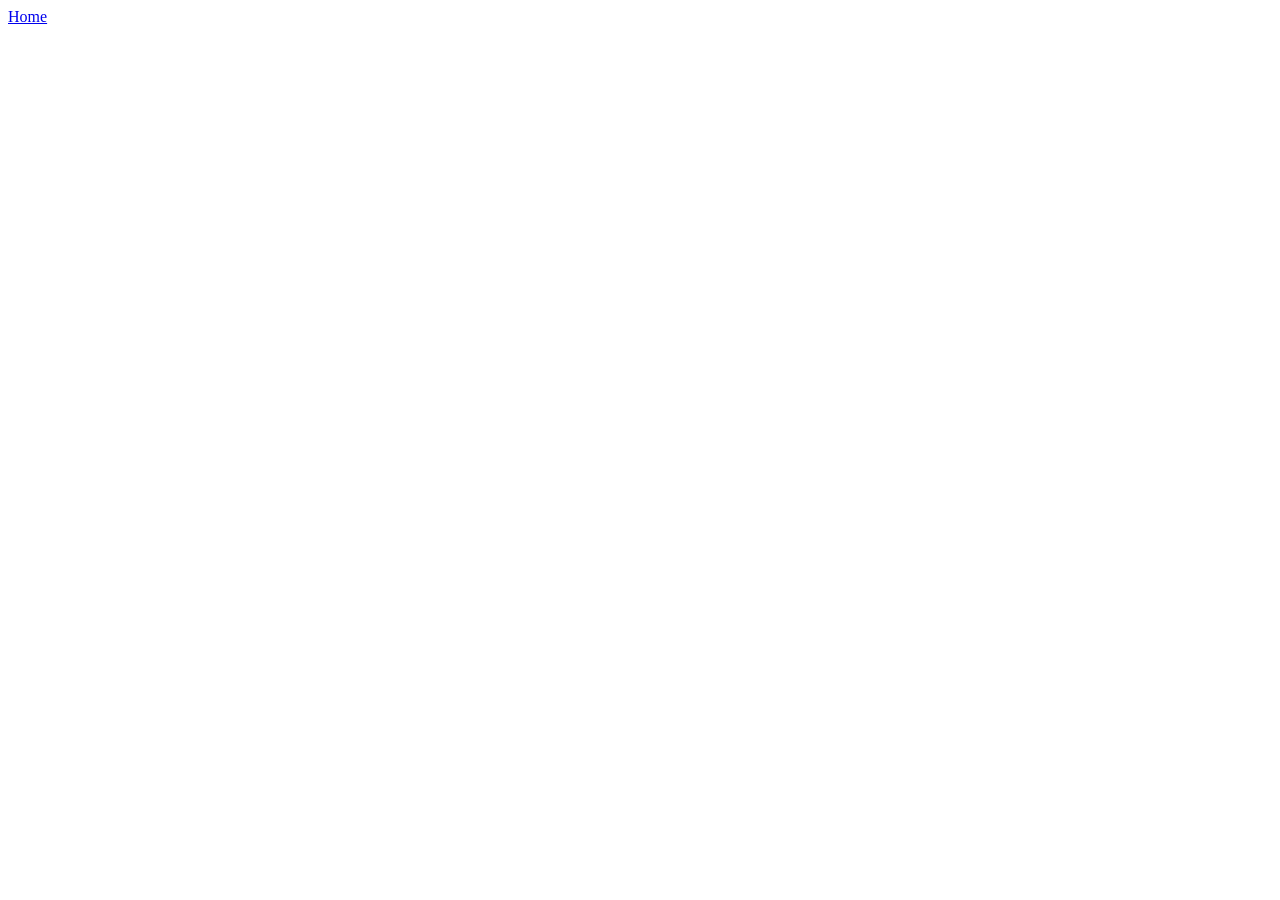
==== assignmnets/Assignemnt 4/index.html @ a7a5a1b5 "Add assignment 4 and lab tasks" ====
<!DOCTYPE html>
<html lang="en">
<head>
    <meta charset="UTF-8">
    <meta name="viewport" content="width=device-width, initial-scale=1.0">
    <title>Document</title>
    <link rel="stylesheet" href="style.css">
</head>
<body>
    <header>
        <nav>
            <a href="#">Home</a>
        </nav>
    </header>
</body>
</html>
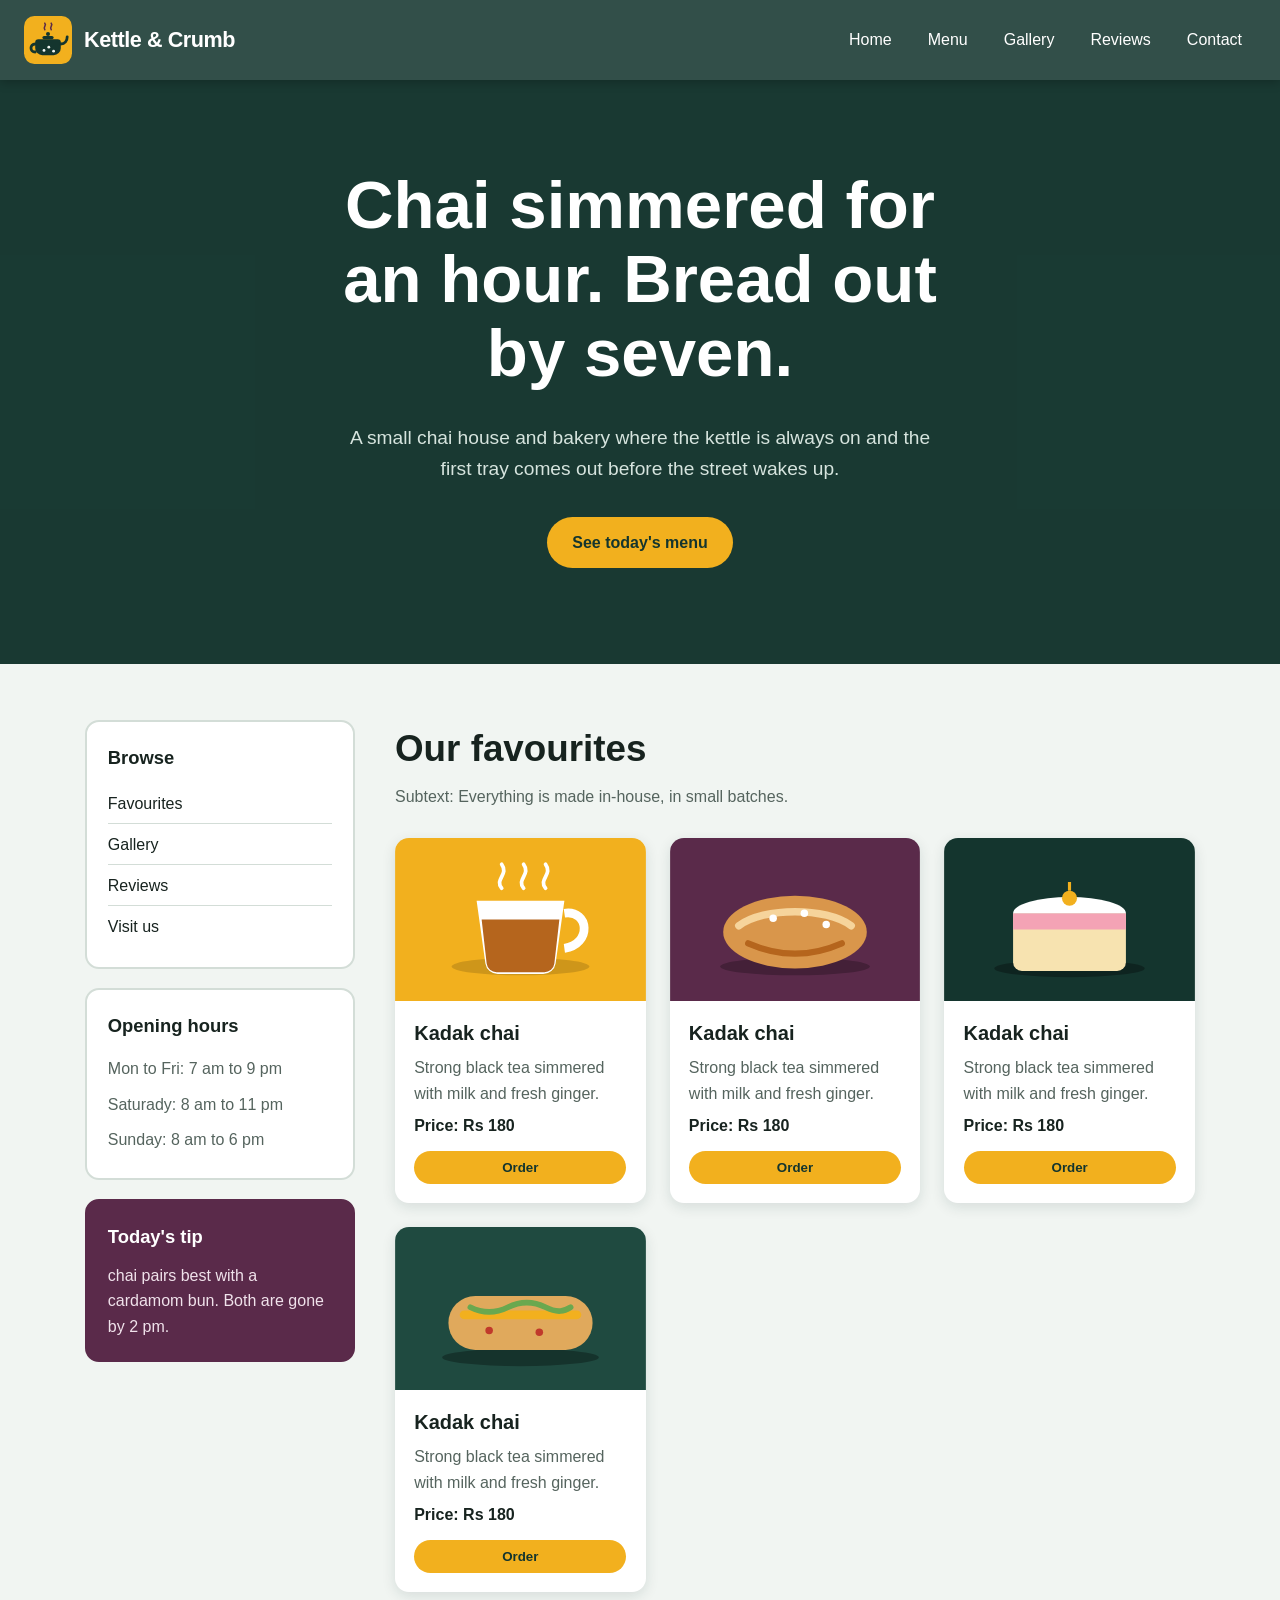
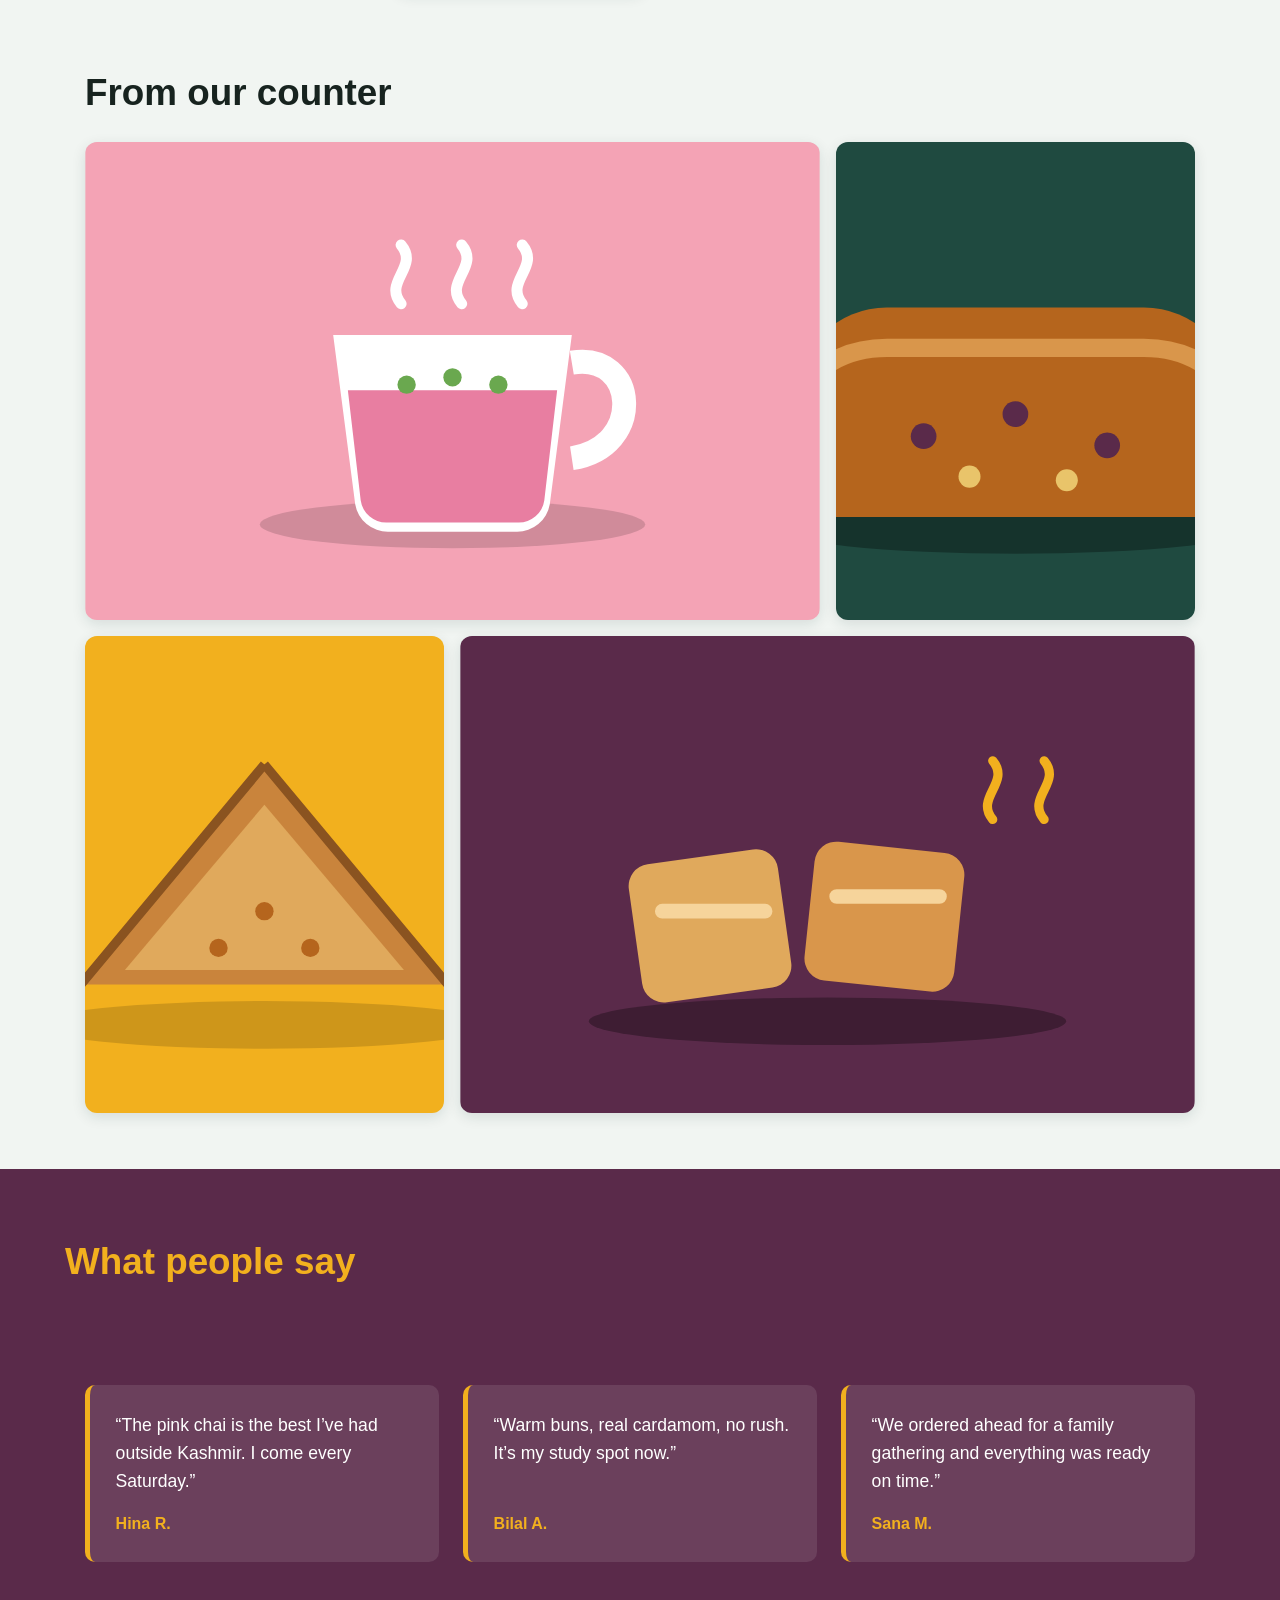
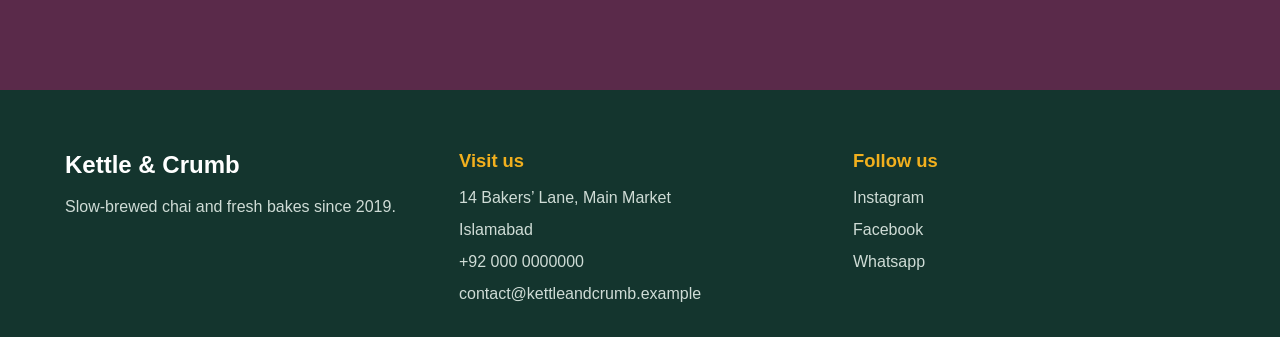
==== commit 8e48a426: "add chai house website" ====
--- a/assignmnets/Assignemnt 4/index.html
+++ b/assignmnets/Assignemnt 4/index.html
@@ -1,16 +1,166 @@
-<!DOCTYPE html>
+<!doctype html>
 <html lang="en">
-<head>
-    <meta charset="UTF-8">
-    <meta name="viewport" content="width=device-width, initial-scale=1.0">
+  <head>
+    <meta charset="UTF-8" />
+    <meta name="viewport" content="width=device-width, initial-scale=1.0" />
     <title>Document</title>
-    <link rel="stylesheet" href="style.css">
-</head>
-<body>
+    <link rel="stylesheet" href="style.css" />
+  </head>
+  <body>
     <header>
-        <nav>
-            <a href="#">Home</a>
-        </nav>
+      <nav>
+        <a class="logo" href="#home">
+          <img src="kettle-crumb-logo.svg" alt="Kettle & Crumb logo" />
+          <span>Kettle &amp; Crumb</span>
+        </a>
+        <div class="links">
+          <ul>
+            <li><a href="#">Home</a></li>
+            <li><a href="#">Menu</a></li>
+            <li><a href="#">Gallery</a></li>
+            <li><a href="#">Reviews</a></li>
+            <li><a href="#">Contact</a></li>
+          </ul>
+        </div>
+      </nav>
     </header>
-</body>
-</html>+
+    <main>
+      <section class="hero" id="home">
+        <h1>Chai simmered for an hour. Bread out by seven.</h1>
+        <p>
+          A small chai house and bakery where the kettle is always on and the
+          first tray comes out before the street wakes up.
+        </p>
+        <a class="btn" href="#menu">See today's menu</a>
+      </section>
+
+      <section>
+        <div class="main-container">
+          <div class="sidebar">
+            <div class="browse">
+              <h1>Browse</h1>
+              <ul>
+                <li>Favourites</li>
+                <li>Gallery</li>
+                <li>Reviews</li>
+                <li>Visit us</li>
+              </ul>
+            </div>
+
+            <div class="hours">
+              <h1>Opening hours</h1>
+              <li>Mon to Fri: 7 am to 9 pm</li>
+              <li>Saturady: 8 am to 11 pm</li>
+              <li>Sunday: 8 am to 6 pm</li>
+            </div>
+
+            <div class="tip">
+              <h1>Today's tip</h1>
+              <p>chai pairs best with a cardamom bun. Both are gone by 2 pm.</p>
+            </div>
+          </div>
+
+          <div class="main-content">
+            <h1>Our favourites</h1>
+            <p>Subtext: Everything is made in-house, in small batches.</p>
+            <div class="cards">
+              <div class="card">
+                <img src="chai.svg" alt="A cup of kadak chai" />
+                <h2>Kadak chai</h2>
+                <p>Strong black tea simmered with milk and fresh ginger.</p>
+                <p>Price: Rs 180</p>
+                <button>Order</button>
+              </div>
+              <div class="card">
+                <img src="bun.svg" alt="A cardamom bun" />
+                <h2>Kadak chai</h2>
+                <p>Strong black tea simmered with milk and fresh ginger.</p>
+                <p>Price: Rs 180</p>
+                <button>Order</button>
+              </div>
+              <div class="card">
+                <img src="cake.svg" alt="A slice of saffron milk cake" />
+                <h2>Kadak chai</h2>
+                <p>Strong black tea simmered with milk and fresh ginger.</p>
+                <p>Price: Rs 180</p>
+                <button>Order</button>
+              </div>
+              <div class="card">
+                <img src="roll.svg" alt="A masala omelette roll" />
+                <h2>Kadak chai</h2>
+                <p>Strong black tea simmered with milk and fresh ginger.</p>
+                <p>Price: Rs 180</p>
+                <button>Order</button>
+              </div>
+            </div>
+          </div>
+        </div>
+      </section>
+
+      <section id="gallery">
+        <div class="gallery">
+          <h1>From our counter</h1>
+          <div class="imgs">
+            <img
+              class="wide"
+              src="gallery-pink-chai.svg"
+              alt="Kashmiri pink chai"
+            />
+            <img src="gallery-loaf.svg" alt="Date and walnut loaf" />
+            <img src="gallery-samosa.svg" alt="Aloo samosa" />
+            <img class="wide" src="gallery-rusk.svg" alt="Butter rusk" />
+          </div>
+        </div>
+      </section>
+
+      <section>
+        <div class="testimonials">
+          <h2>What people say</h2>
+          <div class="reviews">
+            <div class="review">
+              <p>
+                “The pink chai is the best I’ve had outside Kashmir. I come
+                every Saturday.”
+              </p>
+              <h3>Hina R.</h3>
+            </div>
+            <div class="review">
+              <p>
+                “Warm buns, real cardamom, no rush. It’s my study spot now.”
+              </p>
+              <h3>Bilal A.</h3>
+            </div>
+            <div class="review">
+              <p>
+                “We ordered ahead for a family gathering and everything was
+                ready on time.”
+              </p>
+              <h3>Sana M.</h3>
+            </div>
+          </div>
+        </div>
+      </section>
+
+      <footer>
+        <div class="name">
+          <h1>Kettle & Crumb</h1>
+          <p>Slow-brewed chai and fresh bakes since 2019.</p>
+        </div>
+        <div class="visit">
+          <h2>Visit us</h2>
+          <p>14 Bakers’ Lane, Main Market</p>
+          <p>Islamabad</p>
+          <p>+92 000 0000000</p>
+          <p>contact@kettleandcrumb.example</p>
+        </div>
+        <div class="socials">
+          <h2>Follow us</h2>
+          <p>Instagram</p>
+          <p>Facebook</p>
+          <p>Whatsapp</p>
+        </div>
+      </footer>
+    </main>
+  </body>
+</html>
--- a/assignmnets/Assignemnt 4/style.css
+++ b/assignmnets/Assignemnt 4/style.css
@@ -0,0 +1,534 @@
+*{
+    margin: 0;
+    padding: 0;
+    box-sizing: border-box;
+}
+
+body {
+  padding-top: 80px;           
+}
+nav {
+  position: fixed;
+  top: 0;
+  left: 0;
+  right: 0;                    
+  height: 80px;
+  padding: 0 24px;
+  display: flex;
+  align-items: center;          
+  justify-content: space-between; 
+  background-color: #14352edc;
+  box-shadow: 0 2px 10px rgba(0, 0, 0, 0.25);
+  z-index: 100;               
+}
+
+.logo {
+  display: flex;
+  align-items: center;      /* centers the icon and text vertically */
+  gap: 12px;                /* space between icon and name */
+  text-decoration: none;
+  color: #fff;
+}
+
+.logo img {
+  height: 48px;
+  width: auto;
+  display: block;
+}
+
+.logo span {
+  font-size: 1.35rem;
+  font-weight: 800;
+  letter-spacing: -0.02em;
+  white-space: nowrap;      /* keeps the name on one line */
+}
+
+.links ul {
+  display: flex;
+  list-style: none;
+  gap: 8px;
+}
+
+.links a {
+  display: block;
+  padding: 8px 14px;
+  color: #fff;
+  text-decoration: none;
+  font-weight: 500;
+  border-radius: 8px;
+  transition: background 0.2s, color 0.2s;
+}
+
+.links a:hover {
+  background-color: #1f4a40;
+  color: #f2b01e;
+}
+
+.links a.active {
+  color: #f2b01e;
+  box-shadow: inset 0 -3px 0 #f2b01e;   /* underline for the current page */
+}
+
+@media (max-width: 600px) {
+  nav { padding: 0 12px; }
+  .logo img { height: 40px; }
+  .links ul { gap: 0; }
+  .links a { padding: 6px; font-size: 0.8rem; }
+}
+
+.hero {
+  position: relative;          /* lets the badge position itself inside the hero */
+  text-align: center;
+  background: #14352ef9;
+  color: #fff;
+  padding: 5.5rem 1.25rem 6rem;
+}
+
+.hero h1 {
+  font-size: clamp(2.3rem, 6vw, 4.2rem);
+  line-height: 1.1;
+  max-width: 16ch;             /* keeps the heading from stretching too wide */
+  margin: 0 auto 0.5em;        /* auto left/right centers the block */
+}
+
+.hero p {
+  max-width: 55ch;
+  margin: 0 auto 2rem;
+  font-size: 1.2rem;
+  color: #d6e4de;
+}
+
+.btn {
+  display: inline-block;
+  padding: 0.8rem 1.6rem;
+  background: #f2b01e;
+  color: #14352e;
+  font-weight: 600;
+  text-decoration: none;
+  border-radius: 999px;
+  transition: background 0.2s, transform 0.2s;
+}
+
+.btn:hover {
+  background: #ffc44a;
+  transform: translateY(-2px);
+}
+
+
+
+/* Smaller screens */
+@media (max-width: 720px) {
+  .hero { padding: 5rem 1.25rem 4rem; }
+}
+
+
+body {
+  font-family: "Segoe UI", Arial, sans-serif;
+  line-height: 1.6;
+  color: #17231f;
+  background: #f1f5f2;
+}
+
+
+.main-container {
+  max-width: 1150px;
+  margin: 0 auto;
+  padding: 3.5rem 1.25rem;
+  display: grid;
+  grid-template-columns: 270px 1fr;   
+  gap: 2.5rem;
+  align-items: start;                 
+}
+
+
+.sidebar {
+  position: sticky;
+  top: 100px;                         
+  display: grid;
+  gap: 1.2rem;
+}
+
+.browse,
+.hours,
+.tip {
+  background: #fff;
+  border: 2px solid #d3ddd7;
+  border-radius: 14px;
+  padding: 1.3rem;
+}
+
+.sidebar h1 {
+  font-size: 1.15rem;
+  margin-bottom: 0.7rem;
+}
+
+.sidebar ul,
+.sidebar li {
+  list-style: none;                 
+}
+
+.browse li {
+  padding: 0.45rem 0;
+  border-bottom: 1px solid #d3ddd7;
+  cursor: pointer;
+  
+}
+
+.browse li:last-child { border-bottom: none; }
+
+.browse li:hover {
+  color: #5a2a4a;
+  padding-left: 0.4rem;
+}
+
+.hours li {
+  padding: 0.3rem 0;
+  color: #55645e;
+}
+
+.tip {
+  background: #5a2a4a;
+  border-color: #5a2a4a;
+  color: #fff;
+}
+
+.tip p { color: #f0e2eb; }
+
+
+.main-content h1 {
+  font-size: clamp(1.7rem, 4vw, 2.3rem);
+  margin-bottom: 0.3rem;
+}
+/* ---------- Main content text ---------- */
+.main-content > p {
+  color: #55645e;
+  margin-bottom: 1.8rem;
+}
+
+/* ---------- Cards ---------- */
+.cards {
+  display: grid;
+  grid-template-columns: repeat(auto-fit, minmax(230px, 1fr));
+  gap: 1.5rem;
+}
+
+.card {
+  position: relative;
+  display: flex;
+  flex-direction: column;
+  background: #fff;
+  border-radius: 14px;
+  overflow: hidden;
+  box-shadow: 0 4px 14px rgba(20, 53, 46, 0.12);
+  transition: transform 0.25s, box-shadow 0.25s;
+}
+
+.card:hover {
+  transform: translateY(-6px);
+  box-shadow: 0 14px 28px rgba(20, 53, 46, 0.22);
+}
+
+.card img {
+  width: 100%;
+  aspect-ratio: 400 / 260;
+  object-fit: cover;
+  display: block;
+  background: #e3ebe6;
+}
+
+.card h2 {
+  font-size: 1.25rem;
+  padding: 1rem 1.2rem 0;
+}
+
+.card p {
+  padding: 0.4rem 1.2rem 0;
+  color: #55645e;
+}
+
+.card p:nth-of-type(2) {
+  font-weight: 700;
+  color: #17231f;
+  padding-bottom: 0.8rem;
+}
+
+.card button {
+  margin: auto 1.2rem 1.2rem;
+  padding: 0.55rem 1.2rem;
+  background: #f2b01e;
+  color: #14352e;
+  font-weight: 600;
+  border: none;
+  border-radius: 999px;
+  cursor: pointer;
+  transition: background 0.2s;
+}
+
+.card button:hover {
+  background: #ffc44a;
+}
+
+.new {
+  position: absolute;
+  top: 0.8rem;
+  left: 0.8rem;
+  z-index: 1;
+  padding: 0.2rem 0.7rem;
+  background: #5a2a4a;
+  color: #fff;
+  font-size: 0.85rem;
+  font-weight: 600;
+  border-radius: 999px;
+}
+
+/* ---------- Gallery (Grid) ---------- */
+.gallery {
+  max-width: 1150px;
+  margin: 0 auto;
+  padding: 1rem 1.25rem 3.5rem;
+}
+
+.gallery h2 {
+  font-size: clamp(1.7rem, 4vw, 2.3rem);
+  margin-bottom: 1.2rem;
+}
+
+.gallery-grid {
+  display: grid;
+  grid-template-columns: repeat(3, 1fr);
+  gap: 1rem;
+}
+
+.gallery-grid img {
+  width: 100%;
+  height: 100%;
+  aspect-ratio: 400 / 260;
+  object-fit: cover;
+  border-radius: 12px;
+  background: #e3ebe6;
+  transition: transform 0.25s;
+}
+
+.gallery-grid img:hover {
+  transform: scale(1.03);
+}
+
+.gallery-grid .wide {
+  grid-column: span 2;
+}
+
+
+.reviews {
+  background: #5a2a4a;
+  color: #fff;
+  padding: 4rem 1.25rem;
+}
+
+.reviews h2 {
+  max-width: 1150px;
+  margin: 0 auto 1.8rem;
+  font-size: clamp(1.7rem, 4vw, 2.3rem);
+  color: #f2b01e;
+}
+
+.review-row {
+  max-width: 1150px;
+  margin: 0 auto;
+  display: flex;
+  flex-wrap: wrap;
+  gap: 1.5rem;
+}
+
+.review {
+  flex: 1 1 280px;                 
+  padding: 1.6rem;
+  background: rgba(255, 255, 255, 0.1);
+  border-left: 5px solid #f2b01e;
+  border-radius: 10px;
+}
+
+.review p {
+  font-size: 1.1rem;
+  margin-bottom: 0.8rem;
+}
+
+.review strong {
+  color: #f2b01e;
+}
+
+footer {
+  background: #14352e;
+  color: #cfdcd6;
+  padding: 3.5rem 1.25rem 1.5rem;
+}
+
+.footer-cols {
+  max-width: 1150px;
+  margin: 0 auto;
+  display: grid;
+  grid-template-columns: repeat(3, 1fr);
+  gap: 2rem;
+}
+
+footer h3 {
+  color: #fff;
+
+}
+@media (max-width: 900px) {
+  .main-contain { grid-template-columns: 1fr; }   
+  .sidebar { position: static; }                
+}
+
+
+/* Gallery styling */
+.gallery {
+  max-width: 1150px;
+  margin: 0 auto;
+  padding: 1rem 1.25rem 3.5rem;
+}
+
+.gallery h1 {
+  font-size: clamp(1.7rem, 4vw, 2.3rem);
+  margin-bottom: 1.2rem;
+}
+
+.imgs {
+  display: grid;
+  grid-template-columns: repeat(3, 1fr);  
+  gap: 1rem;
+}
+
+.imgs img {
+  width: 100%;
+  height: 100%;
+  aspect-ratio: 400 / 260;
+  object-fit: cover;                
+  display: block;
+  border-radius: 12px;
+  background: #e3ebe6;
+  box-shadow: 0 4px 14px rgba(20, 53, 46, 0.12);
+  transition: transform 0.25s, box-shadow 0.25s;
+}
+
+.imgs img:hover {
+  transform: scale(1.03);
+  box-shadow: 0 14px 28px rgba(20, 53, 46, 0.22);
+}
+
+.imgs .wide {
+  grid-column: span 2;                      
+}
+
+
+@media (max-width: 600px) {
+  .imgs { grid-template-columns: 1fr 1fr; }
+  .imgs .wide { grid-column: span 2; }
+}
+
+
+/* Testimonials styling */
+.testimonials {
+  background: #5a2a4a;                
+  color: #fff;
+  padding: 4rem 1.25rem;
+}
+
+.testimonials h2 {
+  max-width: 1150px;
+  margin: 0 auto 1.8rem;              
+  font-size: clamp(1.7rem, 4vw, 2.3rem);
+  color: #f2b01e;
+}
+
+.reviews {
+  max-width: 1150px;
+  margin: 0 auto;
+  display: flex;
+  flex-wrap: wrap;                
+  gap: 1.5rem;
+}
+
+.review {
+  flex: 1 1 280px;             
+  display: flex;
+  flex-direction: column;
+  justify-content: space-between;      
+  padding: 1.6rem;
+  background: rgba(255, 255, 255, 0.1);
+  border-left: 5px solid #f2b01e;
+  border-radius: 10px;
+  transition: transform 0.25s, background 0.25s;
+}
+
+.review:hover {
+  transform: translateY(-5px);
+  background: rgba(255, 255, 255, 0.16);
+}
+
+.review p {
+  font-size: 1.1rem;
+  line-height: 1.6;
+  margin-bottom: 1rem;
+}
+
+.review h3 {
+  font-size: 1rem;
+  font-weight: 600;
+  color: #f2b01e;
+}
+
+/*  Footer  */
+footer {
+  display: grid;
+  grid-template-columns: repeat(3, 1fr);   /* 3 equal columns */
+  gap: 2rem;
+  max-width: 100%;
+  padding: 3.5rem max(1.25rem, calc((100% - 1150px) / 2)) 1.5rem;
+  background: #14352e;
+  color: #cfdcd6;
+}
+
+footer h1 {
+  font-size: 1.5rem;
+  color: #fff;
+  margin-bottom: 0.6rem;
+}
+
+footer h2 {
+  font-size: 1.15rem;
+  color: #f2b01e;
+  margin-bottom: 0.6rem;
+}
+
+footer p {
+  margin-bottom: 0.4rem;
+}
+
+
+.socials a {
+  display: block;
+  width: fit-content;
+  margin-bottom: 0.4rem;
+  color: #cfdcd6;
+  text-decoration: none;
+  transition: color 0.2s, padding-left 0.2s;
+}
+
+.socials a:hover {
+  color: #f2b01e;
+  padding-left: 0.4rem;
+}
+
+
+.copyright {
+  grid-column: 1 / -1;
+  margin-top: 1.5rem;
+  padding-top: 1.2rem;
+  border-top: 1px solid rgba(255, 255, 255, 0.18);
+  font-size: 0.95rem;
+}
+
+
+@media (max-width: 900px) {
+  footer { grid-template-columns: 1fr; }
+}
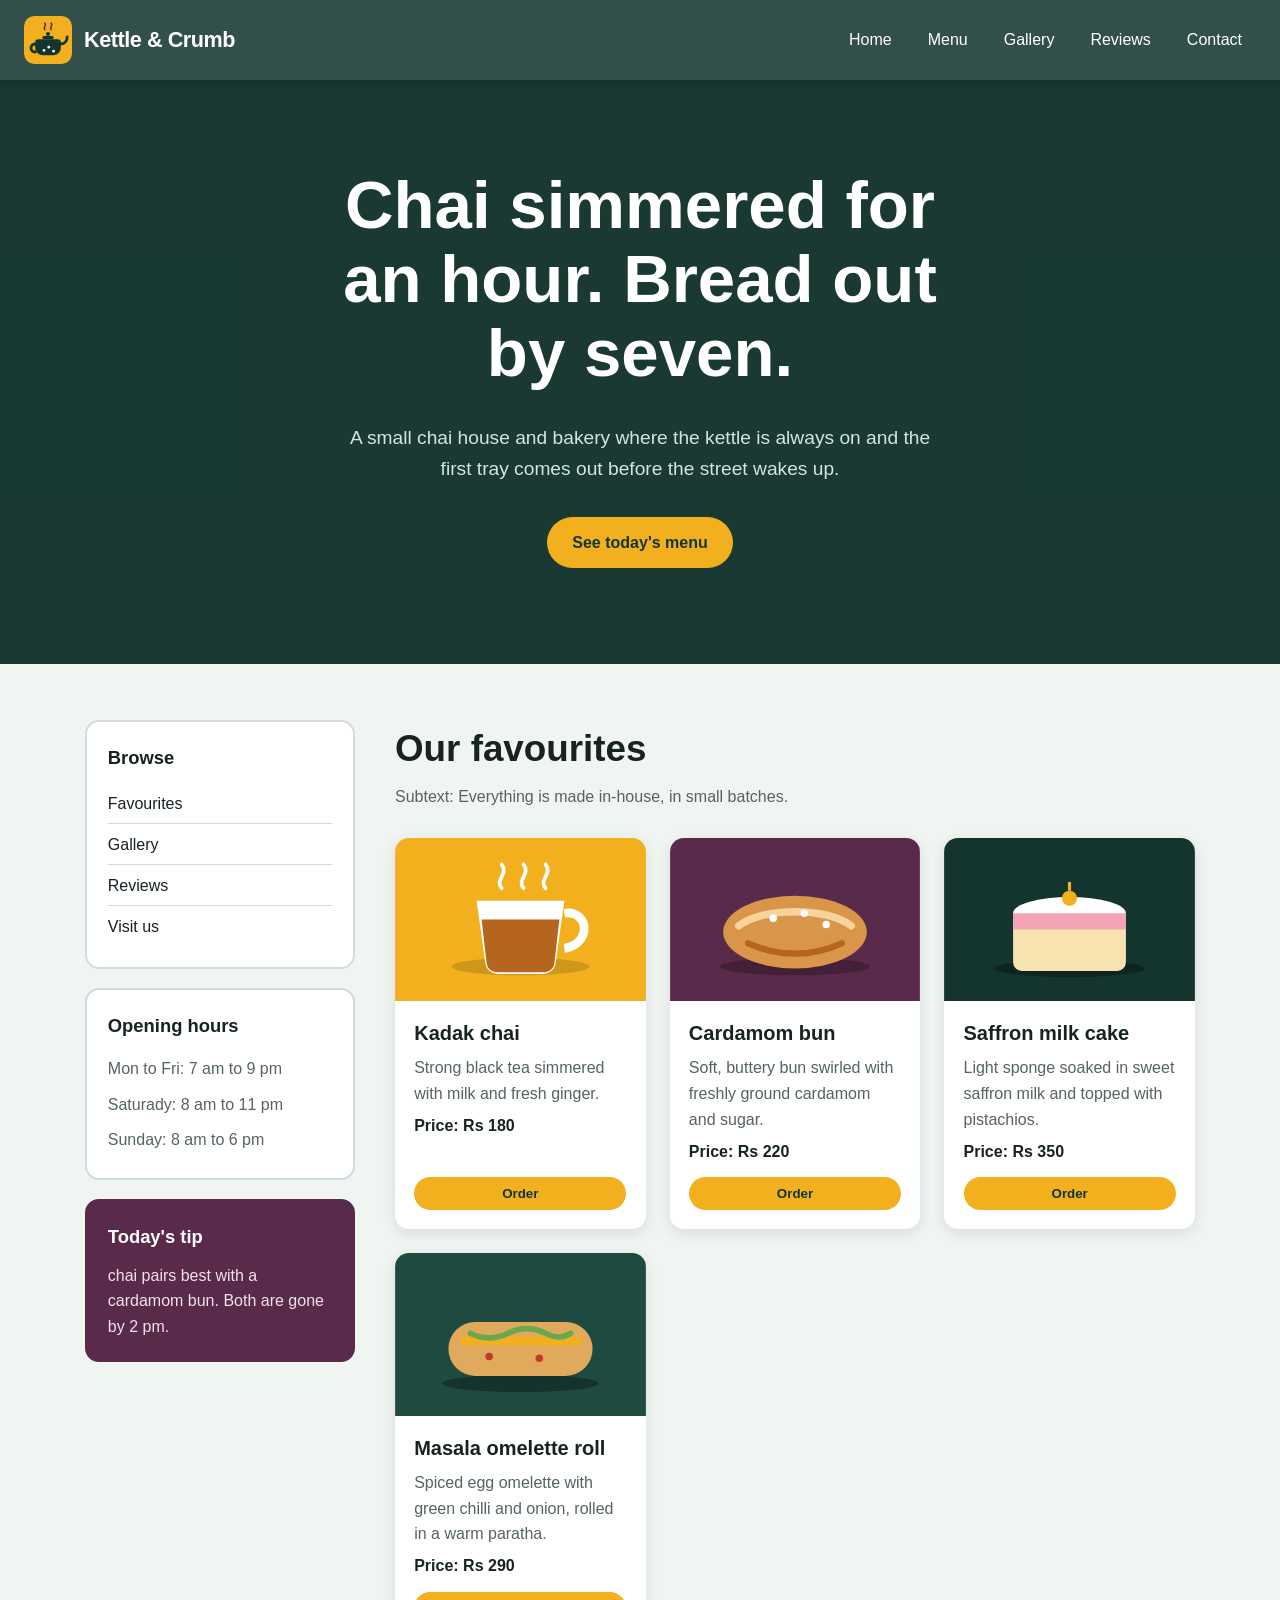
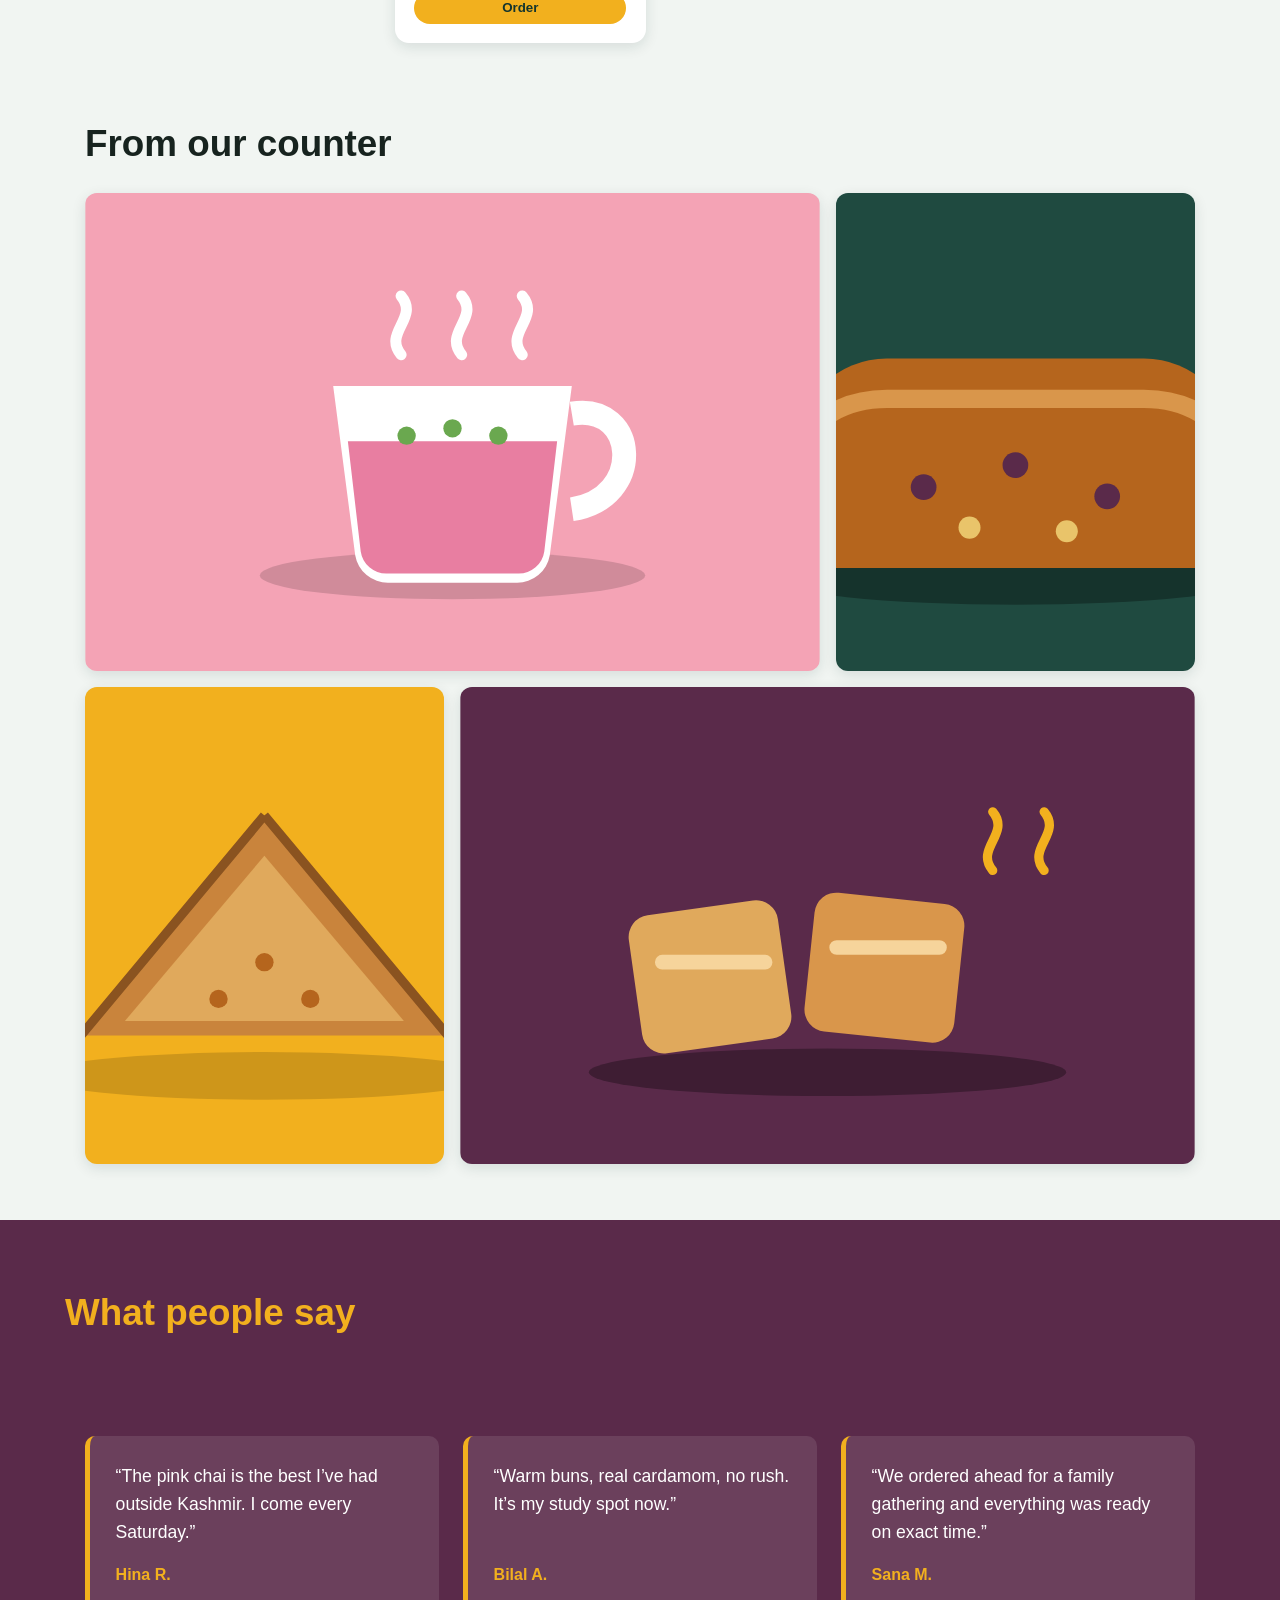
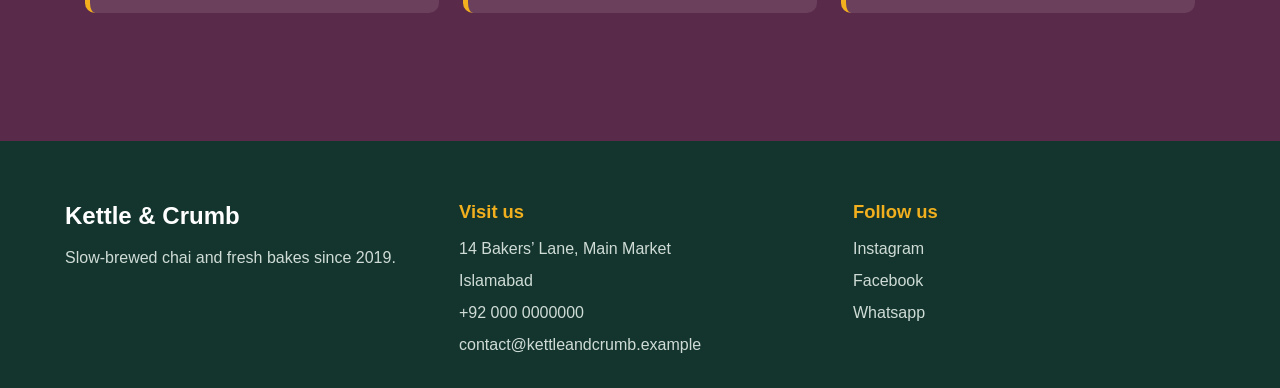
==== commit 2f3b7190: "update" ====
--- a/assignmnets/Assignemnt 4/index.html
+++ b/assignmnets/Assignemnt 4/index.html
@@ -72,25 +72,37 @@
                 <p>Price: Rs 180</p>
                 <button>Order</button>
               </div>
+
               <div class="card">
                 <img src="bun.svg" alt="A cardamom bun" />
-                <h2>Kadak chai</h2>
-                <p>Strong black tea simmered with milk and fresh ginger.</p>
-                <p>Price: Rs 180</p>
+                <h2>Cardamom bun</h2>
+                <p>
+                  Soft, buttery bun swirled with freshly ground cardamom and
+                  sugar.
+                </p>
+                <p>Price: Rs 220</p>
                 <button>Order</button>
               </div>
+
               <div class="card">
                 <img src="cake.svg" alt="A slice of saffron milk cake" />
-                <h2>Kadak chai</h2>
-                <p>Strong black tea simmered with milk and fresh ginger.</p>
-                <p>Price: Rs 180</p>
+                <h2>Saffron milk cake</h2>
+                <p>
+                  Light sponge soaked in sweet saffron milk and topped with
+                  pistachios.
+                </p>
+                <p>Price: Rs 350</p>
                 <button>Order</button>
               </div>
+
               <div class="card">
                 <img src="roll.svg" alt="A masala omelette roll" />
-                <h2>Kadak chai</h2>
-                <p>Strong black tea simmered with milk and fresh ginger.</p>
-                <p>Price: Rs 180</p>
+                <h2>Masala omelette roll</h2>
+                <p>
+                  Spiced egg omelette with green chilli and onion, rolled in a
+                  warm paratha.
+                </p>
+                <p>Price: Rs 290</p>
                 <button>Order</button>
               </div>
             </div>
@@ -134,7 +146,7 @@
             <div class="review">
               <p>
                 “We ordered ahead for a family gathering and everything was
-                ready on time.”
+                ready on exact time.”
               </p>
               <h3>Sana M.</h3>
             </div>
